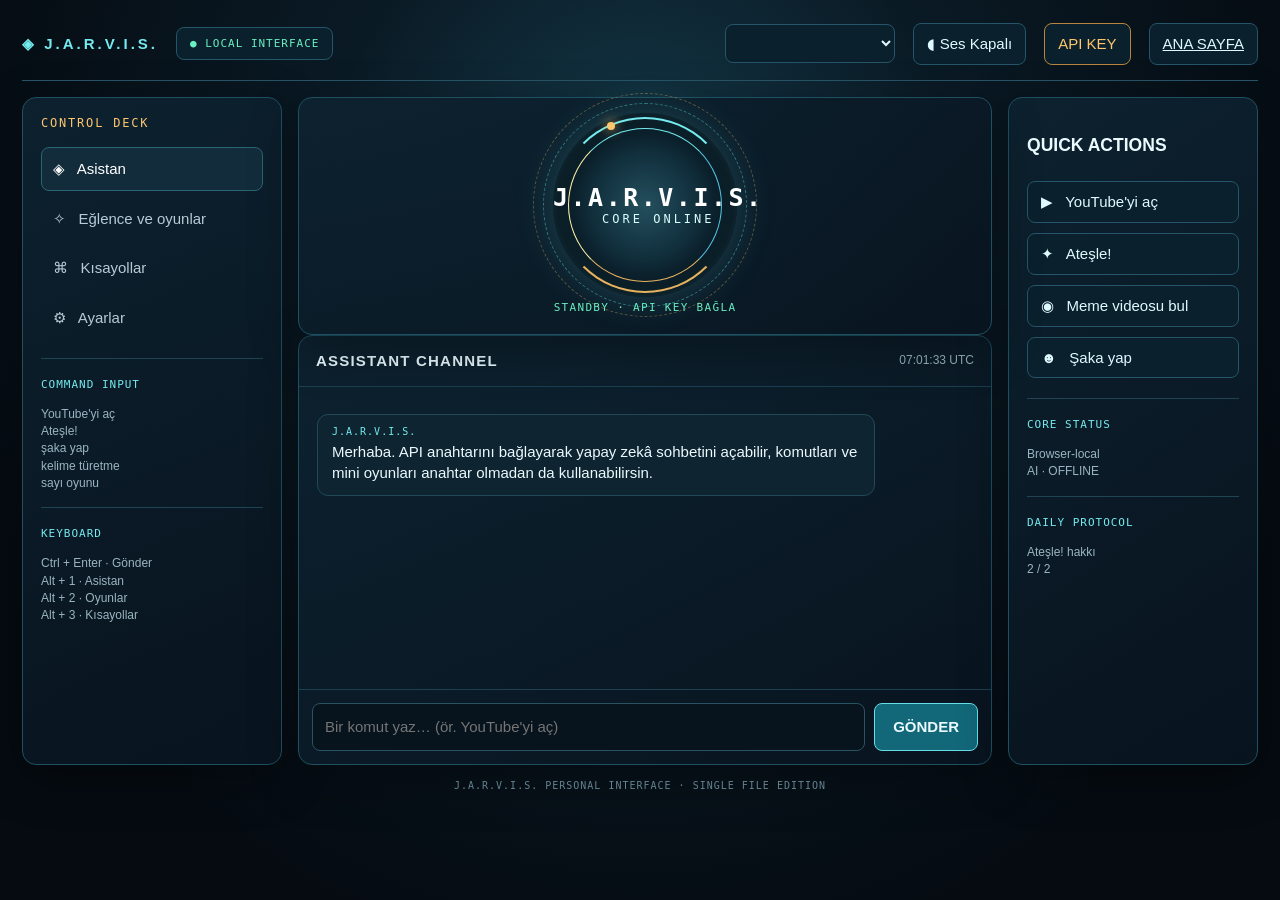
==== J.A.R.V.I.S.html @ ca9ee53a "Add JARVIS Pages installer and standalone app" ====
<!doctype html>
<html lang="tr"><head><meta charset="utf-8"><meta name="viewport" content="width=device-width,initial-scale=1"><meta name="theme-color" content="#061018"><title>J.A.R.V.I.S. — Personal AI</title><style>
:root{color-scheme:dark;--bg:#061018;--panel:#0b1c28;--line:#1e5061;--cyan:#73ebef;--gold:#ffc66e;--muted:#9ab5c1;--green:#69efc0}*{box-sizing:border-box}body{margin:0;min-height:100vh;background:radial-gradient(ellipse at 50% 23%,#153b4b 0,#0a1a25 35%,#050b11 78%);font:15px/1.45 Inter,Segoe UI,Arial,sans-serif;color:#eafaff}button,input,select{font:inherit}button{cursor:pointer;color:inherit}.app{max-width:1320px;margin:auto;padding:18px 22px 28px}.bar{display:flex;align-items:center;gap:18px;border-bottom:1px solid #285568;padding:5px 0 15px}.brand{font-weight:800;letter-spacing:.2em;color:var(--cyan)}.spacer{flex:1}.pill,.select,.btn{border:1px solid #245568;background:#0b202d;color:#dffaff;border-radius:8px;padding:9px 13px}.pill{font:11px monospace;letter-spacing:.09em;color:var(--green)}.select{max-width:170px}.btn:hover{border-color:var(--cyan);box-shadow:0 0 18px #73ebef25}.btn.gold{border-color:#b9853e;color:var(--gold)}.layout{display:grid;grid-template-columns:260px minmax(0,1fr) 250px;gap:16px;margin-top:16px}.panel{background:linear-gradient(150deg,#0d2230ed,#08141fed);border:1px solid var(--line);border-radius:14px;box-shadow:0 14px 50px #0005}.side{padding:18px}.side h3{margin:0 0 14px;color:var(--gold);font:12px monospace;letter-spacing:.15em}.nav{width:100%;text-align:left;border:1px solid transparent;border-radius:8px;background:transparent;padding:10px 11px;color:#b5cbd5;margin:3px 0}.nav:hover,.nav.active{background:#122c3b;border-color:#2b6473;color:white}.mini{color:var(--muted);font-size:12px}.corewrap{display:grid;place-items:center;padding:15px 0 20px;position:relative}.core{width:184px;aspect-ratio:1;border-radius:50%;position:relative;display:grid;place-items:center;background:radial-gradient(circle,#244f5d 0,#112f3d 40%,#07141d 67%);box-shadow:0 0 38px #65e5ed36,inset 0 0 25px #67e8ee25}.core:before,.core:after{content:'';position:absolute;border-radius:50%;inset:4px;border:2px solid transparent;border-top-color:var(--cyan);border-bottom-color:#e7b25e;animation:spin 7s linear infinite}.core:after{inset:15px;border-width:1px;border-left-color:#fff4a7;border-right-color:#54c6e4;animation:spin 4s linear infinite reverse}.core center{font:12px monospace;letter-spacing:.25em;color:#d7ffff;z-index:1}.core center strong{display:block;font-size:25px;color:white;letter-spacing:.1em}.orbit{position:absolute;border:1px dashed #5fe9ef68;border-radius:50%;inset:-10px;animation:spin 22s linear infinite}.orbit.o2{inset:-20px;border-color:#ffc66e55;animation-direction:reverse;animation-duration:31s}.orbital{position:absolute;width:8px;height:8px;border-radius:50%;background:var(--gold);box-shadow:0 0 12px var(--gold);top:9px;left:54px}.statusline{font:11px monospace;color:var(--green);letter-spacing:.12em;margin-top:4px}.chat{display:flex;flex-direction:column;min-height:430px;max-height:55vh}.chathead{padding:14px 17px;border-bottom:1px solid #1b4051;display:flex;justify-content:space-between;align-items:center}.chathead b{letter-spacing:.08em}.messages{overflow:auto;padding:18px;flex:1}.msg{max-width:85%;padding:11px 14px;margin:9px 0;border:1px solid #21495a;border-radius:11px;background:#0e2431;white-space:pre-wrap;overflow-wrap:anywhere}.msg.user{margin-left:auto;background:#103643;border-color:#277183}.msg .who{font:10px monospace;color:var(--cyan);letter-spacing:.1em;margin-bottom:4px}.typing{color:var(--gold)}.compose{display:flex;gap:9px;padding:13px;border-top:1px solid #1b4051}.compose input,.field{width:100%;border:1px solid #285363;background:#07131d;color:white;border-radius:8px;padding:12px;outline:none}.compose input:focus,.field:focus{border-color:var(--cyan)}.send{background:#126779;border:1px solid #67dfe8;border-radius:8px;padding:0 18px;font-weight:700}.right{padding:18px}.right .btn{width:100%;margin:5px 0;text-align:left}.stat{border-top:1px solid #204453;margin-top:15px;padding-top:13px}.stat b{color:var(--cyan);font:11px monospace;letter-spacing:.09em}.section{display:none}.section.active{display:block}.cardinner{padding:20px}.cardinner h2{margin:0 0 6px;color:var(--gold)}.keyrow{display:flex;gap:8px;margin:10px 0}.note{font-size:12px;color:var(--muted);max-width:680px}.keystate{font:12px monospace;color:var(--green)}.grid2{display:grid;grid-template-columns:1fr 1fr;gap:12px}.gamebox{border:1px solid #285363;border-radius:10px;padding:16px;background:#0a1b26}.toast{position:fixed;bottom:18px;left:50%;transform:translateX(-50%);padding:10px 18px;border:1px solid #318391;background:#09232d;border-radius:9px;color:var(--cyan);opacity:0;pointer-events:none;transition:.2s}.toast.show{opacity:1}.overlay{position:fixed;inset:0;background:#0009;display:none;place-items:center;padding:18px;z-index:5}.overlay.show{display:grid}.modal{width:min(570px,100%);padding:20px}.modal h2{margin:0 0 10px;color:var(--gold)}.shortcut{display:grid;grid-template-columns:1fr 130px 140px auto;gap:7px;margin:8px 0}.tiny{font-size:12px;color:var(--muted)}.bottom{font:10px monospace;letter-spacing:.1em;color:#648390;text-align:center;padding-top:15px}@keyframes spin{to{transform:rotate(360deg)}}
@media(max-width:980px){.layout{grid-template-columns:220px 1fr}.right{grid-column:1/-1;display:grid;grid-template-columns:repeat(4,1fr);gap:6px}.right h3,.right .stat{grid-column:1/-1}.right .btn{margin:0}}@media(max-width:650px){.app{padding:12px}.layout{grid-template-columns:1fr}.side{display:none}.right{grid-column:auto;grid-template-columns:1fr 1fr}.chat{min-height:48vh;max-height:none}.topextra{display:none}.grid2{grid-template-columns:1fr}.shortcut{grid-template-columns:1fr 85px 100px auto}.bar{gap:8px}.select{max-width:120px}}
</style></head><body><div class="app"><header class="bar"><div class="brand">◈ J.A.R.V.I.S.</div><div class="pill">● LOCAL INTERFACE</div><div class="spacer"></div><select id="language" class="select" aria-label="Dil"></select><button class="btn topextra" id="voice">◖ Ses Kapalı</button><button class="btn gold" id="keyOpen">API KEY</button><a class="btn topextra" href="./index.html">ANA SAYFA</a></header><main class="layout"><aside class="panel side"><h3>CONTROL DECK</h3><button class="nav active" data-page="home">◈ &nbsp; Asistan</button><button class="nav" data-page="games">✧ &nbsp; Eğlence ve oyunlar</button><button class="nav" data-page="shortcuts">⌘ &nbsp; Kısayollar</button><button class="nav" data-page="settings">⚙ &nbsp; Ayarlar</button><div class="stat"><b>COMMAND INPUT</b><p class="mini">YouTube'yi aç<br>Ateşle!<br>şaka yap<br>kelime türetme<br>sayı oyunu</p></div><div class="stat"><b>KEYBOARD</b><p class="mini">Ctrl + Enter · Gönder<br>Alt + 1 · Asistan<br>Alt + 2 · Oyunlar<br>Alt + 3 · Kısayollar</p></div></aside><section><div class="section active" id="page-home"><div class="panel corewrap"><div><div class="core"><i class="orbit"></i><i class="orbit o2"></i><i class="orbital"></i><center><strong>J.A.R.V.I.S.</strong>CORE ONLINE</center></div><div class="statusline" id="aiStatus" style="text-align:center">STANDBY · API KEY BAĞLA</div></div></div><div class="panel chat"><div class="chathead"><b>ASSISTANT CHANNEL</b><span class="mini" id="clock">UTC</span></div><div class="messages" id="messages"><div class="msg"><div class="who">J.A.R.V.I.S.</div>Merhaba. API anahtarını bağlayarak yapay zekâ sohbetini açabilir, komutları ve mini oyunları anahtar olmadan da kullanabilirsin.</div></div><div class="compose"><input id="prompt" placeholder="Bir komut yaz… (ör. YouTube'yi aç)" autocomplete="off"><button id="send" class="send">GÖNDER</button></div></div></div><div class="section" id="page-games"><div class="panel cardinner"><h2>Eğlence protokolleri</h2><p class="note">Şakalar ve mini oyunlar yerel çalışır. Sohbete “şaka yap”, “kelime türetme” veya “sayı oyunu” yazabilirsin.</p><div class="grid2"><div class="gamebox"><b>🔤 Kelime zinciri</b><p class="tiny">Sıradaki kelime, önceki kelimenin son harfiyle başlasın.</p><div id="wordLog" class="tiny">Oyun hazır. Bir kelime gir.</div><div class="keyrow"><input class="field" id="wordInput" placeholder="Kelime yaz"><button class="btn" id="wordSend">Oyna</button></div></div><div class="gamebox"><b>🔢 Sayı tahmini</b><p class="tiny">1 ile 100 arasındaki sayıyı bul.</p><div id="guessLog" class="tiny">Yeni oyun hazır.</div><div class="keyrow"><input class="field" id="guessInput" type="number" min="1" max="100" placeholder="1–100"><button class="btn" id="guessSend">Tahmin</button></div><button class="btn" id="newGame">Yeni sayı</button></div></div></div></div><div class="section" id="page-shortcuts"><div class="panel cardinner"><h2>Kısayollar</h2><p class="note">Kısayollar yalnızca bu sekme açıkken ve sayfa odaktayken çalışır. İsimleri kişiselleştir; eylemler izinli seçeneklerle sınırlıdır.</p><div id="shortcutList"></div><button id="addShortcut" class="btn gold">＋ Kısayol ekle</button></div></div><div class="section" id="page-settings"><div class="panel cardinner"><h2>Ayarlar</h2><div style="max-width:600px"><p>Sesli yanıt</p><button class="btn" id="voiceSettings">◖ Ses Kapalı</button><p>Yanıt dili</p><select class="field" id="language2"></select><p>API bağlantısı</p><div class="keystate" id="keyStatus">Anahtar bağlanmadı</div><button class="btn gold" id="keyOpen2" style="margin-top:10px">API anahtarını bağla</button><p class="note" style="margin-top:18px">Tarayıcı sayfası F12 veya geliştirici araçlarını kilitleyemez. Bu tek HTML dosyası uygulama yükleyemez veya masaüstündeki dosyalara kendiliğinden erişemez; klasör seçimi gibi işlemlerde tarayıcının izin penceresi gerekir.</p></div></div></div></section><aside class="panel right"><h3>QUICK ACTIONS</h3><button class="btn" data-action="youtube">▶ &nbsp; YouTube'yi aç</button><button class="btn" data-action="fire">✦ &nbsp; Ateşle!</button><button class="btn" data-action="meme">◉ &nbsp; Meme videosu bul</button><button class="btn" data-action="joke">☻ &nbsp; Şaka yap</button><div class="stat"><b>CORE STATUS</b><p class="mini">Browser-local<br><span id="keyIndicator">AI · OFFLINE</span></p></div><div class="stat"><b>DAILY PROTOCOL</b><p class="mini">Ateşle! hakkı<br><span id="fireQuota">2 / 2</span></p></div></aside></main><footer class="bottom">J.A.R.V.I.S. PERSONAL INTERFACE · SINGLE FILE EDITION</footer></div><div id="toast" class="toast"></div><div class="overlay" id="keyModal"><div class="panel modal"><h2>Yapay zekâ bağlantısı</h2><p class="note">OpenAI anahtarını bu sayfanın belleğinde tutuyoruz; dosyaya veya localStorage'a kaydetmiyoruz. Bu statik sayfada anahtar tarayıcıdan API'ye gönderilir. Herkese açık bir sitede anahtar girme; kişisel HTML kopyanı ve kendi anahtarını kullan. API kullanımı ücretli olabilir.</p><input id="apiKey" class="field" type="password" placeholder="sk-…" autocomplete="off"><div class="keyrow"><button class="btn gold" id="saveKey">Bellekte bağla</button><button class="btn" id="clearKey">Bağlantıyı kes</button><button class="btn" id="closeKey">Kapat</button></div><div class="tiny" id="keyModalStatus"></div></div></div><div class="overlay" id="shortcutModal"><div class="panel modal"><h2>Kısayol düzenle</h2><label class="tiny">Görünen isim</label><input class="field" id="shortcutName" placeholder="Örn. Video aç"><label class="tiny">Tuş kombinasyonu (örn. Alt+Y)</label><input class="field" id="shortcutKey" placeholder="Alt+Y"><label class="tiny">Eylem</label><select class="field" id="shortcutAction"><option value="youtube">YouTube'yi aç</option><option value="joke">Şaka yap</option><option value="games">Oyunları aç</option><option value="assistant">Asistana dön</option></select><div class="keyrow"><button class="btn gold" id="saveShortcut">Kaydet</button><button class="btn" id="cancelShortcut">Vazgeç</button></div></div></div>
<script>
(()=>{'use strict';const $=s=>document.querySelector(s),$$=s=>[...document.querySelectorAll(s)];let key='',voice=localStorage.getItem('jv_voice')==='1',busy=false,secret=Math.ceil(Math.random()*100),lastWord='',usedWords=new Set(),editing=-1;const codes='aa ab ae af ak am an ar as av ay az ba be bg bh bi bm bn bo br bs ca ce ch co cr cs cu cv cy da de dv dz ee el en eo es et eu fa ff fi fj fo fr fy ga gd gl gn gu gv ha he hi ho hr ht hu hy hz ia id ie ig ik io is it iu ja jv ka kg ki kk kl km kn ko kr ks ku kv kw ky la lb lg li ln lo lt lu mg mh mi mk ml mn mr ms mt my na nb nd ne ng nl nn no nr nv ny oc om or os pa pi pl ps pt qu rm rn ro ru rw sa sc sd se sg si sk sl sm sn so sq sr ss st su sv sw ta te tg th ti tk tl tn to ts tt ug uk ur uz ve vi vo wa wo xh yi yo za zh zu'.split(' '),savedLang=localStorage.getItem('jv_lang')||'tr';function languages(){for(const id of ['#language','#language2']){const sel=$(id),display=new Intl.DisplayNames([savedLang],{type:'language'});sel.replaceChildren();codes.forEach(c=>{let o=document.createElement('option');o.value=c;o.textContent=`${display.of(c)||c} · ${c.toUpperCase()}`;sel.append(o)});sel.value=savedLang;sel.onchange=()=>{savedLang=sel.value;localStorage.setItem('jv_lang',savedLang);languages()}}document.documentElement.lang=savedLang}languages();function toast(t){let e=$('#toast');e.textContent=t;e.classList.add('show');clearTimeout(toast.t);toast.t=setTimeout(()=>e.classList.remove('show'),2700)}function page(p){$$('.section').forEach(x=>x.classList.toggle('active',x.id==='page-'+p));$$('.nav').forEach(x=>x.classList.toggle('active',x.dataset.page===p))}$$('.nav').forEach(b=>b.onclick=()=>page(b.dataset.page));function add(role,text){let d=document.createElement('div');d.className='msg '+(role==='user'?'user':'');let who=document.createElement('div');who.className='who';who.textContent=role==='user'?'YOU':'J.A.R.V.I.S.';d.append(who,document.createTextNode(text));$('#messages').append(d);$('#messages').scrollTop=$('#messages').scrollHeight}function say(text){add('assistant',text);if(voice&&'speechSynthesis'in window){speechSynthesis.cancel();let u=new SpeechSynthesisUtterance(text);u.lang=savedLang;speechSynthesis.speak(u)}}function setVoice(v){voice=v;localStorage.setItem('jv_voice',v?'1':'0');$('#voice').textContent=$('#voiceSettings').textContent=v?'◖ Ses Açık':'◖ Ses Kapalı';if(!v&&window.speechSynthesis)speechSynthesis.cancel()}$('#voice').onclick=()=>setVoice(!voice);$('#voiceSettings').onclick=()=>setVoice(!voice);setVoice(voice);function keyModal(show){$('#keyModal').classList.toggle('show',show)}$('#keyOpen').onclick=$('#keyOpen2').onclick=()=>keyModal(true);$('#closeKey').onclick=()=>keyModal(false);$('#saveKey').onclick=()=>{const v=$('#apiKey').value.trim();if(!v){toast('API anahtarı gir.');return}key=v;$('#apiKey').value='';$('#keyStatus').textContent='Bu sekmenin belleğinde bağlı';$('#keyIndicator').textContent='AI · READY';$('#aiStatus').textContent='AI READY · CONNECTED IN MEMORY';$('#keyModalStatus').textContent='Bağlandı. Sekme kapandığında anahtar silinir.';keyModal(false);toast('API anahtarı yalnızca bellekte bağlı.')};$('#clearKey').onclick=()=>{key='';$('#keyStatus').textContent='Anahtar bağlanmadı';$('#keyIndicator').textContent='AI · OFFLINE';$('#aiStatus').textContent='STANDBY · API KEY BAĞLA';$('#keyModalStatus').textContent='Bağlantı kesildi.';$('#apiKey').value=''};function yt(q){window.open('https://www.youtube.com/results?search_query='+encodeURIComponent(q),'_blank','noopener,noreferrer')}const jokes=['Bilgisayar neden üşümüş? Windows açık kalmış.','Robot neden tatile çıkmış? Biraz şarj olmak için.','Kod yazan kalem neden yorulmuş? Çok fazla satırı varmış.'];function localCommand(t){let s=t.toLocaleLowerCase('tr');if(s.includes('youtube')&&/(aç|open|başlat)/.test(s)){window.open('https://www.youtube.com/','_blank','noopener,noreferrer');return 'YouTube yeni sekmede açıldı.'}if(s.includes('ateşle'))return fire();if(s.includes('şaka'))return jokes[Math.floor(Math.random()*jokes.length)];if(s.includes('kelime')&&/(oyun|türet|zincir)/.test(s)){page('games');return 'Kelime zinciri oyunu açıldı.'}if(s.includes('sayı')&&/(oyun|tahmin)/.test(s)){page('games');return 'Sayı tahmin oyunu açıldı.'}if(s.includes('meme')){yt('iki gözümün çiçeği şuraları aydınlat hele yapay zeka');return 'Meme videosu araması YouTube’da açıldı.'}return null}function fire(){let day=new Date().toISOString().slice(0,10),obj=JSON.parse(localStorage.getItem('jv_fire')||'{"day":"","n":0}');if(obj.day!==day)obj={day,n:0};if(obj.n>=2)return 'Bugünkü Ateşle! hakkın doldu. Yarın tekrar deneyebilirsin.';obj.n++;localStorage.setItem('jv_fire',JSON.stringify(obj));$('#fireQuota').textContent=`${2-obj.n} / 2`;yt('Iron Man suit up transformation scene');return 'Ateşleme sahnesi arandı. Videoyu YouTube’dan seçebilirsin.'}function updateQuota(){let x=JSON.parse(localStorage.getItem('jv_fire')||'{"day":"","n":0}');if(x.day!==new Date().toISOString().slice(0,10))x={day:'',n:0};$('#fireQuota').textContent=`${2-x.n} / 2`}updateQuota();async function ask(text){let local=localCommand(text);if(local){say(local);return}if(!key){say('Bu yanıt için API anahtarı gerekli. API KEY düğmesinden kendi anahtarını bağlayabilir veya “şaka yap”, “YouTube’yi aç”, “kelime türetme”, “sayı oyunu” komutlarını deneyebilirsin.');return}if(busy)return;busy=true;$('#send').textContent='…';$('#send').disabled=true;let pending=document.createElement('div');pending.className='msg typing';pending.textContent='J.A.R.V.I.S. düşünüyor…';$('#messages').append(pending);try{const res=await fetch('https://api.openai.com/v1/responses',{method:'POST',headers:{'Content-Type':'application/json','Authorization':'Bearer '+key},body:JSON.stringify({model:'gpt-4.1-mini',instructions:`You are J.A.R.V.I.S., a friendly and concise assistant. Reply in language ${savedLang}. Do not claim you performed actions that are unavailable in a browser.`,input:text})});const data=await res.json();if(!res.ok)throw Error(data.error?.message||`API error ${res.status}`);let output=data.output_text||data.output?.flatMap(x=>x.content||[]).map(x=>x.text||'').join('\n')||'Yanıt alınamadı.';pending.remove();say(output)}catch(e){pending.remove();say('Bağlantı hatası: '+e.message)}finally{busy=false;$('#send').textContent='GÖNDER';$('#send').disabled=false}}function submit(){let i=$('#prompt'),t=i.value.trim();if(!t||busy)return;i.value='';add('user',t);ask(t)}$('#send').onclick=submit;$('#prompt').onkeydown=e=>{if(e.key==='Enter'&&(e.ctrlKey||!e.shiftKey)){e.preventDefault();submit()}};$$('[data-action]').forEach(b=>b.onclick=()=>{let a=b.dataset.action;if(a==='youtube'){window.open('https://www.youtube.com/','_blank','noopener,noreferrer');say('YouTube yeni sekmede açıldı.')}if(a==='fire')say(fire());if(a==='meme'){yt('iki gözümün çiçeği şuraları aydınlat hele yapay zeka');say('Meme videosu araması açıldı.')}if(a==='joke')say(jokes[Math.floor(Math.random()*jokes.length)])});
let words=JSON.parse(localStorage.getItem('jv_words')||'[]');function drawWords(){let el=$('#shortcutList');el.replaceChildren();if(!words.length){el.innerHTML='<p class="tiny">Henüz özel kısayol yok.</p>';return}words.forEach((w,i)=>{let row=document.createElement('div');row.className='shortcut';let n=document.createElement('span');n.className='field';n.textContent=w.name;let k=document.createElement('span');k.className='field';k.textContent=w.key;let a=document.createElement('span');a.className='field';a.textContent=w.action;let del=document.createElement('button');del.className='btn';del.textContent='×';del.onclick=()=>{words.splice(i,1);saveWords()};row.append(n,k,a,del);el.append(row)})}function saveWords(){localStorage.setItem('jv_words',JSON.stringify(words));drawWords()}$('#addShortcut').onclick=()=>{$('#shortcutName').value='';$('#shortcutKey').value='';editing=-1;$('#shortcutModal').classList.add('show')};$('#cancelShortcut').onclick=()=>$('#shortcutModal').classList.remove('show');$('#saveShortcut').onclick=()=>{let name=$('#shortcutName').value.trim(),k=$('#shortcutKey').value.trim();if(!name||!/^((Ctrl|Alt|Shift)\+)?[A-Za-z0-9]$/i.test(k)){toast('Bir isim ve Alt+Y gibi tuş gir.');return}let w={name,key:k,action:$('#shortcutAction').value};if(editing<0)words.push(w);else words[editing]=w;saveWords();$('#shortcutModal').classList.remove('show')};drawWords();function normalizeKey(e){return `${e.ctrlKey?'Ctrl+':''}${e.altKey?'Alt+':''}${e.shiftKey?'Shift+':''}${e.key.length===1?e.key.toUpperCase():e.key}`.replace(/\+$/,'')}document.addEventListener('keydown',e=>{if(e.altKey&&['1','2','3'].includes(e.key)){e.preventDefault();page(({1:'home',2:'games',3:'shortcuts'})[e.key]);return}if(e.key==='Escape'){$$('.overlay').forEach(x=>x.classList.remove('show'));return}if(e.target.matches('input,textarea,select'))return;let k=normalizeKey(e),w=words.find(x=>x.key.toLowerCase()===k.toLowerCase());if(w){if(w.action==='youtube')window.open('https://www.youtube.com/','_blank','noopener,noreferrer');else if(w.action==='joke')say(jokes[Math.floor(Math.random()*jokes.length)]);else page(w.action)}});$('#wordSend').onclick=()=>{let v=$('#wordInput').value.trim().toLocaleLowerCase('tr');if(!v)return;if(usedWords.has(v)){$('#wordLog').textContent='Bu kelime daha önce kullanıldı.';return}if(lastWord&&v[0]!==lastWord.at(-1)){$('#wordLog').textContent=`Kelime ${lastWord.at(-1).toLocaleUpperCase('tr')} harfiyle başlamalı.`;return}usedWords.add(v);lastWord=v;let options=['armut','tilki','incir','radar','robot','tavşan','nar'];let answer=options.find(x=>x[0]===v.at(-1)&&!usedWords.has(x))||'pas';if(answer!=='pas'){usedWords.add(answer);lastWord=answer}$('#wordLog').textContent=`Sen: ${v} · J.A.R.V.I.S.: ${answer==='pas'?'Pas! Sıra sende.':answer}`;$('#wordInput').value=''};$('#guessSend').onclick=()=>{let n=Number($('#guessInput').value);if(!Number.isFinite(n)||n<1||n>100)return;$('#guessLog').textContent=n===secret?'Bildin! Yeni sayı için “Yeni sayı”ya bas.':n<secret?'Daha büyük bir sayı dene.':'Daha küçük bir sayı dene.'};$('#newGame').onclick=()=>{secret=Math.ceil(Math.random()*100);$('#guessLog').textContent='Yeni sayı hazır: 1 ile 100 arasında.';$('#guessInput').value=''};function clock(){let d=new Date();$('#clock').textContent=d.toLocaleTimeString(savedLang,{timeZone:'UTC',hour12:false})+' UTC'}clock();setInterval(clock,1000)})();
</script></body></html>
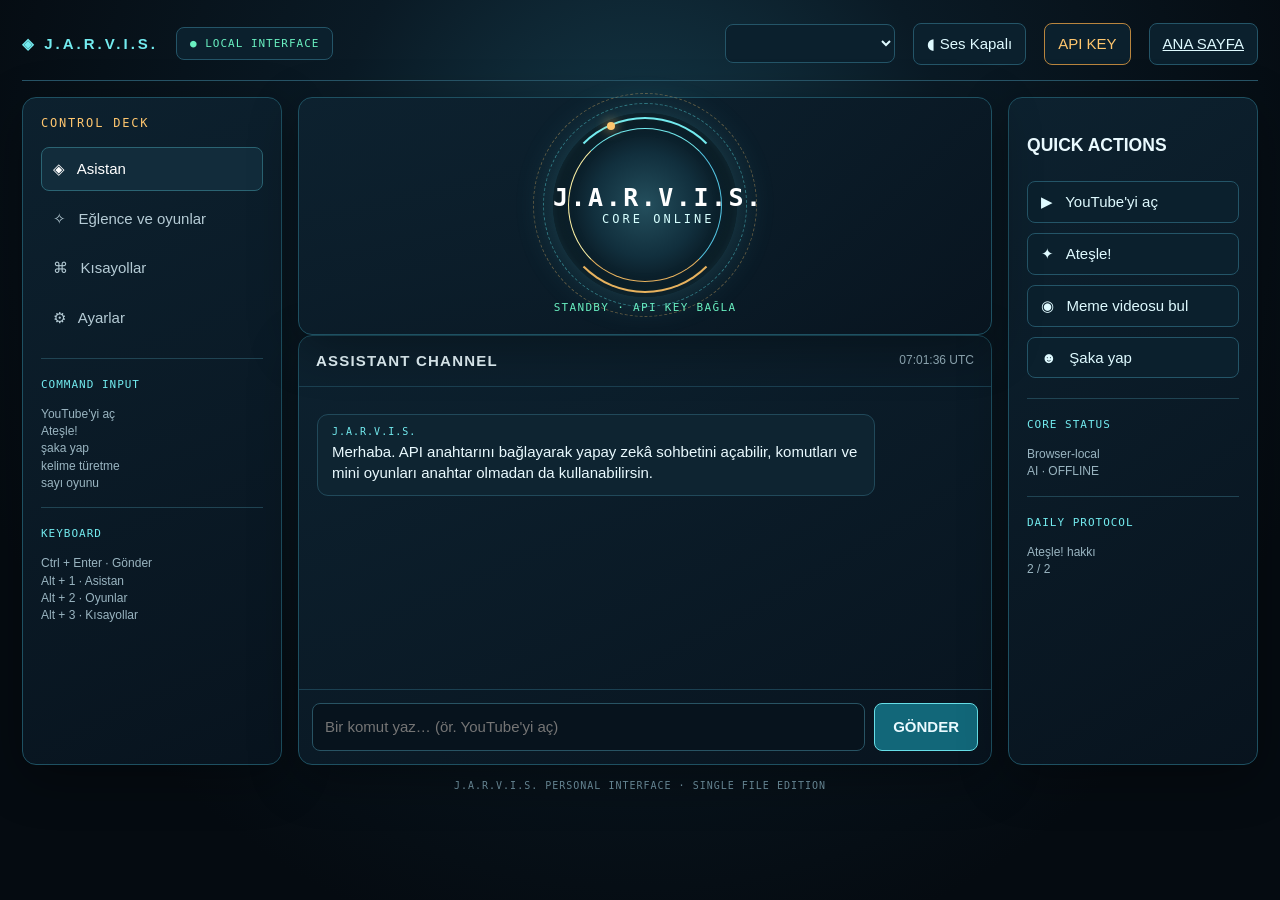
==== commit 4abe1f60: "Play local desktop videos in JARVIS" ====
--- a/J.A.R.V.I.S.html
+++ b/J.A.R.V.I.S.html
@@ -3,7 +3,6 @@
 :root{color-scheme:dark;--bg:#061018;--panel:#0b1c28;--line:#1e5061;--cyan:#73ebef;--gold:#ffc66e;--muted:#9ab5c1;--green:#69efc0}*{box-sizing:border-box}body{margin:0;min-height:100vh;background:radial-gradient(ellipse at 50% 23%,#153b4b 0,#0a1a25 35%,#050b11 78%);font:15px/1.45 Inter,Segoe UI,Arial,sans-serif;color:#eafaff}button,input,select{font:inherit}button{cursor:pointer;color:inherit}.app{max-width:1320px;margin:auto;padding:18px 22px 28px}.bar{display:flex;align-items:center;gap:18px;border-bottom:1px solid #285568;padding:5px 0 15px}.brand{font-weight:800;letter-spacing:.2em;color:var(--cyan)}.spacer{flex:1}.pill,.select,.btn{border:1px solid #245568;background:#0b202d;color:#dffaff;border-radius:8px;padding:9px 13px}.pill{font:11px monospace;letter-spacing:.09em;color:var(--green)}.select{max-width:170px}.btn:hover{border-color:var(--cyan);box-shadow:0 0 18px #73ebef25}.btn.gold{border-color:#b9853e;color:var(--gold)}.layout{display:grid;grid-template-columns:260px minmax(0,1fr) 250px;gap:16px;margin-top:16px}.panel{background:linear-gradient(150deg,#0d2230ed,#08141fed);border:1px solid var(--line);border-radius:14px;box-shadow:0 14px 50px #0005}.side{padding:18px}.side h3{margin:0 0 14px;color:var(--gold);font:12px monospace;letter-spacing:.15em}.nav{width:100%;text-align:left;border:1px solid transparent;border-radius:8px;background:transparent;padding:10px 11px;color:#b5cbd5;margin:3px 0}.nav:hover,.nav.active{background:#122c3b;border-color:#2b6473;color:white}.mini{color:var(--muted);font-size:12px}.corewrap{display:grid;place-items:center;padding:15px 0 20px;position:relative}.core{width:184px;aspect-ratio:1;border-radius:50%;position:relative;display:grid;place-items:center;background:radial-gradient(circle,#244f5d 0,#112f3d 40%,#07141d 67%);box-shadow:0 0 38px #65e5ed36,inset 0 0 25px #67e8ee25}.core:before,.core:after{content:'';position:absolute;border-radius:50%;inset:4px;border:2px solid transparent;border-top-color:var(--cyan);border-bottom-color:#e7b25e;animation:spin 7s linear infinite}.core:after{inset:15px;border-width:1px;border-left-color:#fff4a7;border-right-color:#54c6e4;animation:spin 4s linear infinite reverse}.core center{font:12px monospace;letter-spacing:.25em;color:#d7ffff;z-index:1}.core center strong{display:block;font-size:25px;color:white;letter-spacing:.1em}.orbit{position:absolute;border:1px dashed #5fe9ef68;border-radius:50%;inset:-10px;animation:spin 22s linear infinite}.orbit.o2{inset:-20px;border-color:#ffc66e55;animation-direction:reverse;animation-duration:31s}.orbital{position:absolute;width:8px;height:8px;border-radius:50%;background:var(--gold);box-shadow:0 0 12px var(--gold);top:9px;left:54px}.statusline{font:11px monospace;color:var(--green);letter-spacing:.12em;margin-top:4px}.chat{display:flex;flex-direction:column;min-height:430px;max-height:55vh}.chathead{padding:14px 17px;border-bottom:1px solid #1b4051;display:flex;justify-content:space-between;align-items:center}.chathead b{letter-spacing:.08em}.messages{overflow:auto;padding:18px;flex:1}.msg{max-width:85%;padding:11px 14px;margin:9px 0;border:1px solid #21495a;border-radius:11px;background:#0e2431;white-space:pre-wrap;overflow-wrap:anywhere}.msg.user{margin-left:auto;background:#103643;border-color:#277183}.msg .who{font:10px monospace;color:var(--cyan);letter-spacing:.1em;margin-bottom:4px}.typing{color:var(--gold)}.compose{display:flex;gap:9px;padding:13px;border-top:1px solid #1b4051}.compose input,.field{width:100%;border:1px solid #285363;background:#07131d;color:white;border-radius:8px;padding:12px;outline:none}.compose input:focus,.field:focus{border-color:var(--cyan)}.send{background:#126779;border:1px solid #67dfe8;border-radius:8px;padding:0 18px;font-weight:700}.right{padding:18px}.right .btn{width:100%;margin:5px 0;text-align:left}.stat{border-top:1px solid #204453;margin-top:15px;padding-top:13px}.stat b{color:var(--cyan);font:11px monospace;letter-spacing:.09em}.section{display:none}.section.active{display:block}.cardinner{padding:20px}.cardinner h2{margin:0 0 6px;color:var(--gold)}.keyrow{display:flex;gap:8px;margin:10px 0}.note{font-size:12px;color:var(--muted);max-width:680px}.keystate{font:12px monospace;color:var(--green)}.grid2{display:grid;grid-template-columns:1fr 1fr;gap:12px}.gamebox{border:1px solid #285363;border-radius:10px;padding:16px;background:#0a1b26}.toast{position:fixed;bottom:18px;left:50%;transform:translateX(-50%);padding:10px 18px;border:1px solid #318391;background:#09232d;border-radius:9px;color:var(--cyan);opacity:0;pointer-events:none;transition:.2s}.toast.show{opacity:1}.overlay{position:fixed;inset:0;background:#0009;display:none;place-items:center;padding:18px;z-index:5}.overlay.show{display:grid}.modal{width:min(570px,100%);padding:20px}.modal h2{margin:0 0 10px;color:var(--gold)}.shortcut{display:grid;grid-template-columns:1fr 130px 140px auto;gap:7px;margin:8px 0}.tiny{font-size:12px;color:var(--muted)}.bottom{font:10px monospace;letter-spacing:.1em;color:#648390;text-align:center;padding-top:15px}@keyframes spin{to{transform:rotate(360deg)}}
 @media(max-width:980px){.layout{grid-template-columns:220px 1fr}.right{grid-column:1/-1;display:grid;grid-template-columns:repeat(4,1fr);gap:6px}.right h3,.right .stat{grid-column:1/-1}.right .btn{margin:0}}@media(max-width:650px){.app{padding:12px}.layout{grid-template-columns:1fr}.side{display:none}.right{grid-column:auto;grid-template-columns:1fr 1fr}.chat{min-height:48vh;max-height:none}.topextra{display:none}.grid2{grid-template-columns:1fr}.shortcut{grid-template-columns:1fr 85px 100px auto}.bar{gap:8px}.select{max-width:120px}}
 </style></head><body><div class="app"><header class="bar"><div class="brand">◈ J.A.R.V.I.S.</div><div class="pill">● LOCAL INTERFACE</div><div class="spacer"></div><select id="language" class="select" aria-label="Dil"></select><button class="btn topextra" id="voice">◖ Ses Kapalı</button><button class="btn gold" id="keyOpen">API KEY</button><a class="btn topextra" href="./index.html">ANA SAYFA</a></header><main class="layout"><aside class="panel side"><h3>CONTROL DECK</h3><button class="nav active" data-page="home">◈ &nbsp; Asistan</button><button class="nav" data-page="games">✧ &nbsp; Eğlence ve oyunlar</button><button class="nav" data-page="shortcuts">⌘ &nbsp; Kısayollar</button><button class="nav" data-page="settings">⚙ &nbsp; Ayarlar</button><div class="stat"><b>COMMAND INPUT</b><p class="mini">YouTube'yi aç<br>Ateşle!<br>şaka yap<br>kelime türetme<br>sayı oyunu</p></div><div class="stat"><b>KEYBOARD</b><p class="mini">Ctrl + Enter · Gönder<br>Alt + 1 · Asistan<br>Alt + 2 · Oyunlar<br>Alt + 3 · Kısayollar</p></div></aside><section><div class="section active" id="page-home"><div class="panel corewrap"><div><div class="core"><i class="orbit"></i><i class="orbit o2"></i><i class="orbital"></i><center><strong>J.A.R.V.I.S.</strong>CORE ONLINE</center></div><div class="statusline" id="aiStatus" style="text-align:center">STANDBY · API KEY BAĞLA</div></div></div><div class="panel chat"><div class="chathead"><b>ASSISTANT CHANNEL</b><span class="mini" id="clock">UTC</span></div><div class="messages" id="messages"><div class="msg"><div class="who">J.A.R.V.I.S.</div>Merhaba. API anahtarını bağlayarak yapay zekâ sohbetini açabilir, komutları ve mini oyunları anahtar olmadan da kullanabilirsin.</div></div><div class="compose"><input id="prompt" placeholder="Bir komut yaz… (ör. YouTube'yi aç)" autocomplete="off"><button id="send" class="send">GÖNDER</button></div></div></div><div class="section" id="page-games"><div class="panel cardinner"><h2>Eğlence protokolleri</h2><p class="note">Şakalar ve mini oyunlar yerel çalışır. Sohbete “şaka yap”, “kelime türetme” veya “sayı oyunu” yazabilirsin.</p><div class="grid2"><div class="gamebox"><b>🔤 Kelime zinciri</b><p class="tiny">Sıradaki kelime, önceki kelimenin son harfiyle başlasın.</p><div id="wordLog" class="tiny">Oyun hazır. Bir kelime gir.</div><div class="keyrow"><input class="field" id="wordInput" placeholder="Kelime yaz"><button class="btn" id="wordSend">Oyna</button></div></div><div class="gamebox"><b>🔢 Sayı tahmini</b><p class="tiny">1 ile 100 arasındaki sayıyı bul.</p><div id="guessLog" class="tiny">Yeni oyun hazır.</div><div class="keyrow"><input class="field" id="guessInput" type="number" min="1" max="100" placeholder="1–100"><button class="btn" id="guessSend">Tahmin</button></div><button class="btn" id="newGame">Yeni sayı</button></div></div></div></div><div class="section" id="page-shortcuts"><div class="panel cardinner"><h2>Kısayollar</h2><p class="note">Kısayollar yalnızca bu sekme açıkken ve sayfa odaktayken çalışır. İsimleri kişiselleştir; eylemler izinli seçeneklerle sınırlıdır.</p><div id="shortcutList"></div><button id="addShortcut" class="btn gold">＋ Kısayol ekle</button></div></div><div class="section" id="page-settings"><div class="panel cardinner"><h2>Ayarlar</h2><div style="max-width:600px"><p>Sesli yanıt</p><button class="btn" id="voiceSettings">◖ Ses Kapalı</button><p>Yanıt dili</p><select class="field" id="language2"></select><p>API bağlantısı</p><div class="keystate" id="keyStatus">Anahtar bağlanmadı</div><button class="btn gold" id="keyOpen2" style="margin-top:10px">API anahtarını bağla</button><p class="note" style="margin-top:18px">Tarayıcı sayfası F12 veya geliştirici araçlarını kilitleyemez. Bu tek HTML dosyası uygulama yükleyemez veya masaüstündeki dosyalara kendiliğinden erişemez; klasör seçimi gibi işlemlerde tarayıcının izin penceresi gerekir.</p></div></div></div></section><aside class="panel right"><h3>QUICK ACTIONS</h3><button class="btn" data-action="youtube">▶ &nbsp; YouTube'yi aç</button><button class="btn" data-action="fire">✦ &nbsp; Ateşle!</button><button class="btn" data-action="meme">◉ &nbsp; Meme videosu bul</button><button class="btn" data-action="joke">☻ &nbsp; Şaka yap</button><div class="stat"><b>CORE STATUS</b><p class="mini">Browser-local<br><span id="keyIndicator">AI · OFFLINE</span></p></div><div class="stat"><b>DAILY PROTOCOL</b><p class="mini">Ateşle! hakkı<br><span id="fireQuota">2 / 2</span></p></div></aside></main><footer class="bottom">J.A.R.V.I.S. PERSONAL INTERFACE · SINGLE FILE EDITION</footer></div><div id="toast" class="toast"></div><div class="overlay" id="keyModal"><div class="panel modal"><h2>Yapay zekâ bağlantısı</h2><p class="note">OpenAI anahtarını bu sayfanın belleğinde tutuyoruz; dosyaya veya localStorage'a kaydetmiyoruz. Bu statik sayfada anahtar tarayıcıdan API'ye gönderilir. Herkese açık bir sitede anahtar girme; kişisel HTML kopyanı ve kendi anahtarını kullan. API kullanımı ücretli olabilir.</p><input id="apiKey" class="field" type="password" placeholder="sk-…" autocomplete="off"><div class="keyrow"><button class="btn gold" id="saveKey">Bellekte bağla</button><button class="btn" id="clearKey">Bağlantıyı kes</button><button class="btn" id="closeKey">Kapat</button></div><div class="tiny" id="keyModalStatus"></div></div></div><div class="overlay" id="shortcutModal"><div class="panel modal"><h2>Kısayol düzenle</h2><label class="tiny">Görünen isim</label><input class="field" id="shortcutName" placeholder="Örn. Video aç"><label class="tiny">Tuş kombinasyonu (örn. Alt+Y)</label><input class="field" id="shortcutKey" placeholder="Alt+Y"><label class="tiny">Eylem</label><select class="field" id="shortcutAction"><option value="youtube">YouTube'yi aç</option><option value="joke">Şaka yap</option><option value="games">Oyunları aç</option><option value="assistant">Asistana dön</option></select><div class="keyrow"><button class="btn gold" id="saveShortcut">Kaydet</button><button class="btn" id="cancelShortcut">Vazgeç</button></div></div></div>
-<script>
-(()=>{'use strict';const $=s=>document.querySelector(s),$$=s=>[...document.querySelectorAll(s)];let key='',voice=localStorage.getItem('jv_voice')==='1',busy=false,secret=Math.ceil(Math.random()*100),lastWord='',usedWords=new Set(),editing=-1;const codes='aa ab ae af ak am an ar as av ay az ba be bg bh bi bm bn bo br bs ca ce ch co cr cs cu cv cy da de dv dz ee el en eo es et eu fa ff fi fj fo fr fy ga gd gl gn gu gv ha he hi ho hr ht hu hy hz ia id ie ig ik io is it iu ja jv ka kg ki kk kl km kn ko kr ks ku kv kw ky la lb lg li ln lo lt lu mg mh mi mk ml mn mr ms mt my na nb nd ne ng nl nn no nr nv ny oc om or os pa pi pl ps pt qu rm rn ro ru rw sa sc sd se sg si sk sl sm sn so sq sr ss st su sv sw ta te tg th ti tk tl tn to ts tt ug uk ur uz ve vi vo wa wo xh yi yo za zh zu'.split(' '),savedLang=localStorage.getItem('jv_lang')||'tr';function languages(){for(const id of ['#language','#language2']){const sel=$(id),display=new Intl.DisplayNames([savedLang],{type:'language'});sel.replaceChildren();codes.forEach(c=>{let o=document.createElement('option');o.value=c;o.textContent=`${display.of(c)||c} · ${c.toUpperCase()}`;sel.append(o)});sel.value=savedLang;sel.onchange=()=>{savedLang=sel.value;localStorage.setItem('jv_lang',savedLang);languages()}}document.documentElement.lang=savedLang}languages();function toast(t){let e=$('#toast');e.textContent=t;e.classList.add('show');clearTimeout(toast.t);toast.t=setTimeout(()=>e.classList.remove('show'),2700)}function page(p){$$('.section').forEach(x=>x.classList.toggle('active',x.id==='page-'+p));$$('.nav').forEach(x=>x.classList.toggle('active',x.dataset.page===p))}$$('.nav').forEach(b=>b.onclick=()=>page(b.dataset.page));function add(role,text){let d=document.createElement('div');d.className='msg '+(role==='user'?'user':'');let who=document.createElement('div');who.className='who';who.textContent=role==='user'?'YOU':'J.A.R.V.I.S.';d.append(who,document.createTextNode(text));$('#messages').append(d);$('#messages').scrollTop=$('#messages').scrollHeight}function say(text){add('assistant',text);if(voice&&'speechSynthesis'in window){speechSynthesis.cancel();let u=new SpeechSynthesisUtterance(text);u.lang=savedLang;speechSynthesis.speak(u)}}function setVoice(v){voice=v;localStorage.setItem('jv_voice',v?'1':'0');$('#voice').textContent=$('#voiceSettings').textContent=v?'◖ Ses Açık':'◖ Ses Kapalı';if(!v&&window.speechSynthesis)speechSynthesis.cancel()}$('#voice').onclick=()=>setVoice(!voice);$('#voiceSettings').onclick=()=>setVoice(!voice);setVoice(voice);function keyModal(show){$('#keyModal').classList.toggle('show',show)}$('#keyOpen').onclick=$('#keyOpen2').onclick=()=>keyModal(true);$('#closeKey').onclick=()=>keyModal(false);$('#saveKey').onclick=()=>{const v=$('#apiKey').value.trim();if(!v){toast('API anahtarı gir.');return}key=v;$('#apiKey').value='';$('#keyStatus').textContent='Bu sekmenin belleğinde bağlı';$('#keyIndicator').textContent='AI · READY';$('#aiStatus').textContent='AI READY · CONNECTED IN MEMORY';$('#keyModalStatus').textContent='Bağlandı. Sekme kapandığında anahtar silinir.';keyModal(false);toast('API anahtarı yalnızca bellekte bağlı.')};$('#clearKey').onclick=()=>{key='';$('#keyStatus').textContent='Anahtar bağlanmadı';$('#keyIndicator').textContent='AI · OFFLINE';$('#aiStatus').textContent='STANDBY · API KEY BAĞLA';$('#keyModalStatus').textContent='Bağlantı kesildi.';$('#apiKey').value=''};function yt(q){window.open('https://www.youtube.com/results?search_query='+encodeURIComponent(q),'_blank','noopener,noreferrer')}const jokes=['Bilgisayar neden üşümüş? Windows açık kalmış.','Robot neden tatile çıkmış? Biraz şarj olmak için.','Kod yazan kalem neden yorulmuş? Çok fazla satırı varmış.'];function localCommand(t){let s=t.toLocaleLowerCase('tr');if(s.includes('youtube')&&/(aç|open|başlat)/.test(s)){window.open('https://www.youtube.com/','_blank','noopener,noreferrer');return 'YouTube yeni sekmede açıldı.'}if(s.includes('ateşle'))return fire();if(s.includes('şaka'))return jokes[Math.floor(Math.random()*jokes.length)];if(s.includes('kelime')&&/(oyun|türet|zincir)/.test(s)){page('games');return 'Kelime zinciri oyunu açıldı.'}if(s.includes('sayı')&&/(oyun|tahmin)/.test(s)){page('games');return 'Sayı tahmin oyunu açıldı.'}if(s.includes('meme')){yt('iki gözümün çiçeği şuraları aydınlat hele yapay zeka');return 'Meme videosu araması YouTube’da açıldı.'}return null}function fire(){let day=new Date().toISOString().slice(0,10),obj=JSON.parse(localStorage.getItem('jv_fire')||'{"day":"","n":0}');if(obj.day!==day)obj={day,n:0};if(obj.n>=2)return 'Bugünkü Ateşle! hakkın doldu. Yarın tekrar deneyebilirsin.';obj.n++;localStorage.setItem('jv_fire',JSON.stringify(obj));$('#fireQuota').textContent=`${2-obj.n} / 2`;yt('Iron Man suit up transformation scene');return 'Ateşleme sahnesi arandı. Videoyu YouTube’dan seçebilirsin.'}function updateQuota(){let x=JSON.parse(localStorage.getItem('jv_fire')||'{"day":"","n":0}');if(x.day!==new Date().toISOString().slice(0,10))x={day:'',n:0};$('#fireQuota').textContent=`${2-x.n} / 2`}updateQuota();async function ask(text){let local=localCommand(text);if(local){say(local);return}if(!key){say('Bu yanıt için API anahtarı gerekli. API KEY düğmesinden kendi anahtarını bağlayabilir veya “şaka yap”, “YouTube’yi aç”, “kelime türetme”, “sayı oyunu” komutlarını deneyebilirsin.');return}if(busy)return;busy=true;$('#send').textContent='…';$('#send').disabled=true;let pending=document.createElement('div');pending.className='msg typing';pending.textContent='J.A.R.V.I.S. düşünüyor…';$('#messages').append(pending);try{const res=await fetch('https://api.openai.com/v1/responses',{method:'POST',headers:{'Content-Type':'application/json','Authorization':'Bearer '+key},body:JSON.stringify({model:'gpt-4.1-mini',instructions:`You are J.A.R.V.I.S., a friendly and concise assistant. Reply in language ${savedLang}. Do not claim you performed actions that are unavailable in a browser.`,input:text})});const data=await res.json();if(!res.ok)throw Error(data.error?.message||`API error ${res.status}`);let output=data.output_text||data.output?.flatMap(x=>x.content||[]).map(x=>x.text||'').join('\n')||'Yanıt alınamadı.';pending.remove();say(output)}catch(e){pending.remove();say('Bağlantı hatası: '+e.message)}finally{busy=false;$('#send').textContent='GÖNDER';$('#send').disabled=false}}function submit(){let i=$('#prompt'),t=i.value.trim();if(!t||busy)return;i.value='';add('user',t);ask(t)}$('#send').onclick=submit;$('#prompt').onkeydown=e=>{if(e.key==='Enter'&&(e.ctrlKey||!e.shiftKey)){e.preventDefault();submit()}};$$('[data-action]').forEach(b=>b.onclick=()=>{let a=b.dataset.action;if(a==='youtube'){window.open('https://www.youtube.com/','_blank','noopener,noreferrer');say('YouTube yeni sekmede açıldı.')}if(a==='fire')say(fire());if(a==='meme'){yt('iki gözümün çiçeği şuraları aydınlat hele yapay zeka');say('Meme videosu araması açıldı.')}if(a==='joke')say(jokes[Math.floor(Math.random()*jokes.length)])});
-let words=JSON.parse(localStorage.getItem('jv_words')||'[]');function drawWords(){let el=$('#shortcutList');el.replaceChildren();if(!words.length){el.innerHTML='<p class="tiny">Henüz özel kısayol yok.</p>';return}words.forEach((w,i)=>{let row=document.createElement('div');row.className='shortcut';let n=document.createElement('span');n.className='field';n.textContent=w.name;let k=document.createElement('span');k.className='field';k.textContent=w.key;let a=document.createElement('span');a.className='field';a.textContent=w.action;let del=document.createElement('button');del.className='btn';del.textContent='×';del.onclick=()=>{words.splice(i,1);saveWords()};row.append(n,k,a,del);el.append(row)})}function saveWords(){localStorage.setItem('jv_words',JSON.stringify(words));drawWords()}$('#addShortcut').onclick=()=>{$('#shortcutName').value='';$('#shortcutKey').value='';editing=-1;$('#shortcutModal').classList.add('show')};$('#cancelShortcut').onclick=()=>$('#shortcutModal').classList.remove('show');$('#saveShortcut').onclick=()=>{let name=$('#shortcutName').value.trim(),k=$('#shortcutKey').value.trim();if(!name||!/^((Ctrl|Alt|Shift)\+)?[A-Za-z0-9]$/i.test(k)){toast('Bir isim ve Alt+Y gibi tuş gir.');return}let w={name,key:k,action:$('#shortcutAction').value};if(editing<0)words.push(w);else words[editing]=w;saveWords();$('#shortcutModal').classList.remove('show')};drawWords();function normalizeKey(e){return `${e.ctrlKey?'Ctrl+':''}${e.altKey?'Alt+':''}${e.shiftKey?'Shift+':''}${e.key.length===1?e.key.toUpperCase():e.key}`.replace(/\+$/,'')}document.addEventListener('keydown',e=>{if(e.altKey&&['1','2','3'].includes(e.key)){e.preventDefault();page(({1:'home',2:'games',3:'shortcuts'})[e.key]);return}if(e.key==='Escape'){$$('.overlay').forEach(x=>x.classList.remove('show'));return}if(e.target.matches('input,textarea,select'))return;let k=normalizeKey(e),w=words.find(x=>x.key.toLowerCase()===k.toLowerCase());if(w){if(w.action==='youtube')window.open('https://www.youtube.com/','_blank','noopener,noreferrer');else if(w.action==='joke')say(jokes[Math.floor(Math.random()*jokes.length)]);else page(w.action)}});$('#wordSend').onclick=()=>{let v=$('#wordInput').value.trim().toLocaleLowerCase('tr');if(!v)return;if(usedWords.has(v)){$('#wordLog').textContent='Bu kelime daha önce kullanıldı.';return}if(lastWord&&v[0]!==lastWord.at(-1)){$('#wordLog').textContent=`Kelime ${lastWord.at(-1).toLocaleUpperCase('tr')} harfiyle başlamalı.`;return}usedWords.add(v);lastWord=v;let options=['armut','tilki','incir','radar','robot','tavşan','nar'];let answer=options.find(x=>x[0]===v.at(-1)&&!usedWords.has(x))||'pas';if(answer!=='pas'){usedWords.add(answer);lastWord=answer}$('#wordLog').textContent=`Sen: ${v} · J.A.R.V.I.S.: ${answer==='pas'?'Pas! Sıra sende.':answer}`;$('#wordInput').value=''};$('#guessSend').onclick=()=>{let n=Number($('#guessInput').value);if(!Number.isFinite(n)||n<1||n>100)return;$('#guessLog').textContent=n===secret?'Bildin! Yeni sayı için “Yeni sayı”ya bas.':n<secret?'Daha büyük bir sayı dene.':'Daha küçük bir sayı dene.'};$('#newGame').onclick=()=>{secret=Math.ceil(Math.random()*100);$('#guessLog').textContent='Yeni sayı hazır: 1 ile 100 arasında.';$('#guessInput').value=''};function clock(){let d=new Date();$('#clock').textContent=d.toLocaleTimeString(savedLang,{timeZone:'UTC',hour12:false})+' UTC'}clock();setInterval(clock,1000)})();
+<div class="overlay" id="videoModal"><div class="panel modal" style="width:min(900px,100%)"><h2 id="videoTitle">Video</h2><video id="localVideo" controls autoplay playsinline style="width:100%;max-height:68vh;background:#000;border-radius:10px"></video><p class="tiny">Video yalnızca bu tarayıcı sekmesinde oynatılır; dosyan bilgisayarından yüklenmez.</p><button class="btn" id="closeVideo">Kapat</button></div></div><input id="videoPicker" type="file" accept="video/*,.mp4,.webm,.mov" hidden><div class="overlay" id="videoModal"><div class="panel modal" style="width:min(900px,100%)"><h2 id="videoTitle">Video</h2><video id="localVideo" controls autoplay playsinline style="width:100%;max-height:68vh;background:#000;border-radius:10px"></video><p class="tiny">Video yalnızca bu tarayıcı sekmesinde oynatılır; dosyan bilgisayarından yüklenmez.</p><button class="btn" id="closeVideo">Kapat</button></div></div><input id="videoPicker" type="file" accept="video/*,.mp4,.webm,.mov" hidden><script>
+(()=>{'use strict';const $=s=>document.querySelector(s),$$=s=>[...document.querySelectorAll(s)];let key='',voice=localStorage.getItem('jv_voice')==='1',busy=false,secret=Math.ceil(Math.random()*100),lastWord='',usedWords=new Set(),editing=-1;const codes='aa ab ae af ak am an ar as av ay az ba be bg bh bi bm bn bo br bs ca ce ch co cr cs cu cv cy da de dv dz ee el en eo es et eu fa ff fi fj fo fr fy ga gd gl gn gu gv ha he hi ho hr ht hu hy hz ia id ie ig ik io is it iu ja jv ka kg ki kk kl km kn ko kr ks ku kv kw ky la lb lg li ln lo lt lu mg mh mi mk ml mn mr ms mt my na nb nd ne ng nl nn no nr nv ny oc om or os pa pi pl ps pt qu rm rn ro ru rw sa sc sd se sg si sk sl sm sn so sq sr ss st su sv sw ta te tg th ti tk tl tn to ts tt ug uk ur uz ve vi vo wa wo xh yi yo za zh zu'.split(' '),savedLang=localStorage.getItem('jv_lang')||'tr';function languages(){for(const id of ['#language','#language2']){const sel=$(id),display=new Intl.DisplayNames([savedLang],{type:'language'});sel.replaceChildren();codes.forEach(c=>{let o=document.createElement('option');o.value=c;o.textContent=`${display.of(c)||c} · ${c.toUpperCase()}`;sel.append(o)});sel.value=savedLang;sel.onchange=()=>{savedLang=sel.value;localStorage.setItem('jv_lang',savedLang);languages()}}document.documentElement.lang=savedLang}languages();function toast(t){let e=$('#toast');e.textContent=t;e.classList.add('show');clearTimeout(toast.t);toast.t=setTimeout(()=>e.classList.remove('show'),2700)}function page(p){$$('.section').forEach(x=>x.classList.toggle('active',x.id==='page-'+p));$$('.nav').forEach(x=>x.classList.toggle('active',x.dataset.page===p))}$$('.nav').forEach(b=>b.onclick=()=>page(b.dataset.page));function add(role,text){let d=document.createElement('div');d.className='msg '+(role==='user'?'user':'');let who=document.createElement('div');who.className='who';who.textContent=role==='user'?'YOU':'J.A.R.V.I.S.';d.append(who,document.createTextNode(text));$('#messages').append(d);$('#messages').scrollTop=$('#messages').scrollHeight}function say(text){add('assistant',text);if(voice&&'speechSynthesis'in window){speechSynthesis.cancel();let u=new SpeechSynthesisUtterance(text);u.lang=savedLang;speechSynthesis.speak(u)}}function setVoice(v){voice=v;localStorage.setItem('jv_voice',v?'1':'0');$('#voice').textContent=$('#voiceSettings').textContent=v?'◖ Ses Açık':'◖ Ses Kapalı';if(!v&&window.speechSynthesis)speechSynthesis.cancel()}$('#closeVideo').onclick=()=>{$('#localVideo').pause();$('#videoModal').classList.remove('show')};$('#voice').onclick=()=>setVoice(!voice);$('#voiceSettings').onclick=()=>setVoice(!voice);setVoice(voice);function keyModal(show){$('#keyModal').classList.toggle('show',show)}$('#keyOpen').onclick=$('#keyOpen2').onclick=()=>keyModal(true);$('#closeKey').onclick=()=>keyModal(false);$('#saveKey').onclick=()=>{const v=$('#apiKey').value.trim();if(!v){toast('API anahtarı gir.');return}key=v;$('#apiKey').value='';$('#keyStatus').textContent='Bu sekmenin belleğinde bağlı';$('#keyIndicator').textContent='AI · READY';$('#aiStatus').textContent='AI READY · CONNECTED IN MEMORY';$('#keyModalStatus').textContent='Bağlandı. Sekme kapandığında anahtar silinir.';keyModal(false);toast('API anahtarı yalnızca bellekte bağlı.')};$('#clearKey').onclick=()=>{key='';$('#keyStatus').textContent='Anahtar bağlanmadı';$('#keyIndicator').textContent='AI · OFFLINE';$('#aiStatus').textContent='STANDBY · API KEY BAĞLA';$('#keyModalStatus').textContent='Bağlantı kesildi.';$('#apiKey').value=''};function yt(q){window.open('https://www.youtube.com/results?search_query='+encodeURIComponent(q),'_blank','noopener,noreferrer')}const jokes=['Bilgisayar neden üşümüş? Windows açık kalmış.','Robot neden tatile çıkmış? Biraz şarj olmak için.','Kod yazan kalem neden yorulmuş? Çok fazla satırı varmış.'];function localCommand(t){let s=t.toLocaleLowerCase('tr');if(s.includes('youtube')&&/(aç|open|başlat)/.test(s)){window.open('https://www.youtube.com/','_blank','noopener,noreferrer');return 'YouTube yeni sekmede açıldı.'}if(s.includes('ateşle'))return fire();if(s.includes('şaka'))return jokes[Math.floor(Math.random()*jokes.length)];if(s.includes('kelime')&&/(oyun|türet|zincir)/.test(s)){page('games');return 'Kelime zinciri oyunu açıldı.'}if(s.includes('sayı')&&/(oyun|tahmin)/.test(s)){page('games');return 'Sayı tahmin oyunu açıldı.'}if(s.includes('meme')){openLocalVideo('meme');return 'Masaüstünden 2gözüm videosunu seç.'}return null}async function openLocalVideo(which){const label=which==='fire'?'Ateşle':'2gözüm';try{let file;if(window.showOpenFilePicker){const [handle]=await window.showOpenFilePicker({startIn:'desktop',multiple:false,types:[{description:'Video dosyaları',accept:{'video/*':['.mp4','.webm','.mov','.m4v']}}]});file=await handle.getFile()}else{const picker=$('#videoPicker');picker.value='';file=await new Promise(resolve=>{picker.onchange=()=>resolve(picker.files[0]||null);picker.click()})}if(!file)return;if(!file.name.toLocaleLowerCase('tr').includes(label.toLocaleLowerCase('tr')))say(`Seçtiğin dosya ${label} adıyla eşleşmiyor; yine de oynatıyorum.`);const video=$('#localVideo');if(video.dataset.url)URL.revokeObjectURL(video.dataset.url);const url=URL.createObjectURL(file);video.dataset.url=url;video.src=url;$('#videoTitle').textContent=file.name;$('#videoModal').classList.add('show');video.play().catch(()=>{})}catch(e){if(e.name!=='AbortError')toast('Dosya seçilemedi: '+e.message)}}async function openLocalVideo(which){const label=which==='fire'?'Ateşle':'2gözüm';try{let file;if(window.showOpenFilePicker){const [handle]=await window.showOpenFilePicker({startIn:'desktop',multiple:false,types:[{description:'Video dosyaları',accept:{'video/*':['.mp4','.webm','.mov','.m4v']}}]});file=await handle.getFile()}else{const picker=$('#videoPicker');picker.value='';file=await new Promise(resolve=>{picker.onchange=()=>resolve(picker.files[0]||null);picker.click()})}if(!file)return;if(!file.name.toLocaleLowerCase('tr').includes(label.toLocaleLowerCase('tr')))say('Seçtiğin dosya '+label+' adıyla eşleşmiyor; yine de oynatıyorum.');const video=$('#localVideo');if(video.dataset.url)URL.revokeObjectURL(video.dataset.url);const url=URL.createObjectURL(file);video.dataset.url=url;video.src=url;$('#videoTitle').textContent=file.name;$('#videoModal').classList.add('show');video.play().catch(()=>{})}catch(e){if(e.name!=='AbortError')toast('Dosya seçilemedi: '+e.message)}}function fire(){let day=new Date().toISOString().slice(0,10),obj=JSON.parse(localStorage.getItem('jv_fire')||'{"day":"","n":0}');if(obj.day!==day)obj={day,n:0};if(obj.n>=2)return 'Bugünkü Ateşle! hakkın doldu. Yarın tekrar deneyebilirsin.';obj.n++;localStorage.setItem('jv_fire',JSON.stringify(obj));$('#fireQuota').textContent=(2-obj.n)+' / 2';openLocalVideo('fire');return 'Masaüstünden Ateşle videosunu seç.'}function updateQuota(){let x=JSON.parse(localStorage.getItem('jv_fire')||'{"day":"","n":0}');if(x.day!==new Date().toISOString().slice(0,10))x={day:'',n:0};$('#fireQuota').textContent=(2-x.n)+' / 2'}updateQuota();async function ask(text){let local=localCommand(text);if(local){say(local);return}if(!key){say('Bu yanıt için API anahtarı gerekli. API KEY düğmesinden kendi anahtarını bağlayabilir veya “şaka yap”, “YouTube’yi aç”, “kelime türetme”, “sayı oyunu” komutlarını deneyebilirsin.');return}if(busy)return;busy=true;$('#send').textContent='…';$('#send').disabled=true;let pending=document.createElement('div');pending.className='msg typing';pending.textContent='J.A.R.V.I.S. düşünüyor…';$('#messages').append(pending);try{const res=await fetch('https://api.openai.com/v1/responses',{method:'POST',headers:{'Content-Type':'application/json','Authorization':'Bearer '+key},body:JSON.stringify({model:'gpt-4.1-mini',instructions:`You are J.A.R.V.I.S., a friendly and concise assistant. Reply in language ${savedLang}. Do not claim you performed actions that are unavailable in a browser.`,input:text})});const data=await res.json();if(!res.ok)throw Error(data.error?.message||`API error ${res.status}`);let output=data.output_text||data.output?.flatMap(x=>x.content||[]).map(x=>x.text||'').join('\n')||'Yanıt alınamadı.';pending.remove();say(output)}catch(e){pending.remove();say('Bağlantı hatası: '+e.message)}finally{busy=false;$('#send').textContent='GÖNDER';$('#send').disabled=false}}function submit(){let i=$('#prompt'),t=i.value.trim();if(!t||busy)return;i.value='';add('user',t);ask(t)}$('#send').onclick=submit;$('#prompt').onkeydown=e=>{if(e.key==='Enter'&&(e.ctrlKey||!e.shiftKey)){e.preventDefault();submit()}};$$('[data-action]').forEach(b=>b.onclick=()=>{let a=b.dataset.action;if(a==='youtube'){window.open('https://www.youtube.com/','_blank','noopener,noreferrer');say('YouTube yeni sekmede açıldı.')}if(a==='fire'){const r=fire();if(r)say(r)}if(a==='meme')openLocalVideo('meme');if(a==='joke')say(jokes[Math.floor(Math.random()*jokes.length)])});let words=JSON.parse(localStorage.getItem('jv_words')||'[]');function drawWords(){let el=$('#shortcutList');el.replaceChildren();if(!words.length){el.innerHTML='<p class="tiny">Henüz özel kısayol yok.</p>';return}words.forEach((w,i)=>{let row=document.createElement('div');row.className='shortcut';let n=document.createElement('span');n.className='field';n.textContent=w.name;let k=document.createElement('span');k.className='field';k.textContent=w.key;let a=document.createElement('span');a.className='field';a.textContent=w.action;let del=document.createElement('button');del.className='btn';del.textContent='×';del.onclick=()=>{words.splice(i,1);saveWords()};row.append(n,k,a,del);el.append(row)})}function saveWords(){localStorage.setItem('jv_words',JSON.stringify(words));drawWords()}$('#addShortcut').onclick=()=>{$('#shortcutName').value='';$('#shortcutKey').value='';editing=-1;$('#shortcutModal').classList.add('show')};$('#cancelShortcut').onclick=()=>$('#shortcutModal').classList.remove('show');$('#saveShortcut').onclick=()=>{let name=$('#shortcutName').value.trim(),k=$('#shortcutKey').value.trim();if(!name||!/^((Ctrl|Alt|Shift)\+)?[A-Za-z0-9]$/i.test(k)){toast('Bir isim ve Alt+Y gibi tuş gir.');return}let w={name,key:k,action:$('#shortcutAction').value};if(editing<0)words.push(w);else words[editing]=w;saveWords();$('#shortcutModal').classList.remove('show')};drawWords();function normalizeKey(e){return `${e.ctrlKey?'Ctrl+':''}${e.altKey?'Alt+':''}${e.shiftKey?'Shift+':''}${e.key.length===1?e.key.toUpperCase():e.key}`.replace(/\+$/,'')}document.addEventListener('keydown',e=>{if(e.altKey&&['1','2','3'].includes(e.key)){e.preventDefault();page(({1:'home',2:'games',3:'shortcuts'})[e.key]);return}if(e.key==='Escape'){$$('.overlay').forEach(x=>x.classList.remove('show'));return}if(e.target.matches('input,textarea,select'))return;let k=normalizeKey(e),w=words.find(x=>x.key.toLowerCase()===k.toLowerCase());if(w){if(w.action==='youtube')window.open('https://www.youtube.com/','_blank','noopener,noreferrer');else if(w.action==='joke')say(jokes[Math.floor(Math.random()*jokes.length)]);else page(w.action)}});$('#wordSend').onclick=()=>{let v=$('#wordInput').value.trim().toLocaleLowerCase('tr');if(!v)return;if(usedWords.has(v)){$('#wordLog').textContent='Bu kelime daha önce kullanıldı.';return}if(lastWord&&v[0]!==lastWord.at(-1)){$('#wordLog').textContent=`Kelime ${lastWord.at(-1).toLocaleUpperCase('tr')} harfiyle başlamalı.`;return}usedWords.add(v);lastWord=v;let options=['armut','tilki','incir','radar','robot','tavşan','nar'];let answer=options.find(x=>x[0]===v.at(-1)&&!usedWords.has(x))||'pas';if(answer!=='pas'){usedWords.add(answer);lastWord=answer}$('#wordLog').textContent=`Sen: ${v} · J.A.R.V.I.S.: ${answer==='pas'?'Pas! Sıra sende.':answer}`;$('#wordInput').value=''};$('#guessSend').onclick=()=>{let n=Number($('#guessInput').value);if(!Number.isFinite(n)||n<1||n>100)return;$('#guessLog').textContent=n===secret?'Bildin! Yeni sayı için “Yeni sayı”ya bas.':n<secret?'Daha büyük bir sayı dene.':'Daha küçük bir sayı dene.'};$('#newGame').onclick=()=>{secret=Math.ceil(Math.random()*100);$('#guessLog').textContent='Yeni sayı hazır: 1 ile 100 arasında.';$('#guessInput').value=''};function clock(){let d=new Date();$('#clock').textContent=d.toLocaleTimeString(savedLang,{timeZone:'UTC',hour12:false})+' UTC'}clock();setInterval(clock,1000)})();
 </script></body></html>
